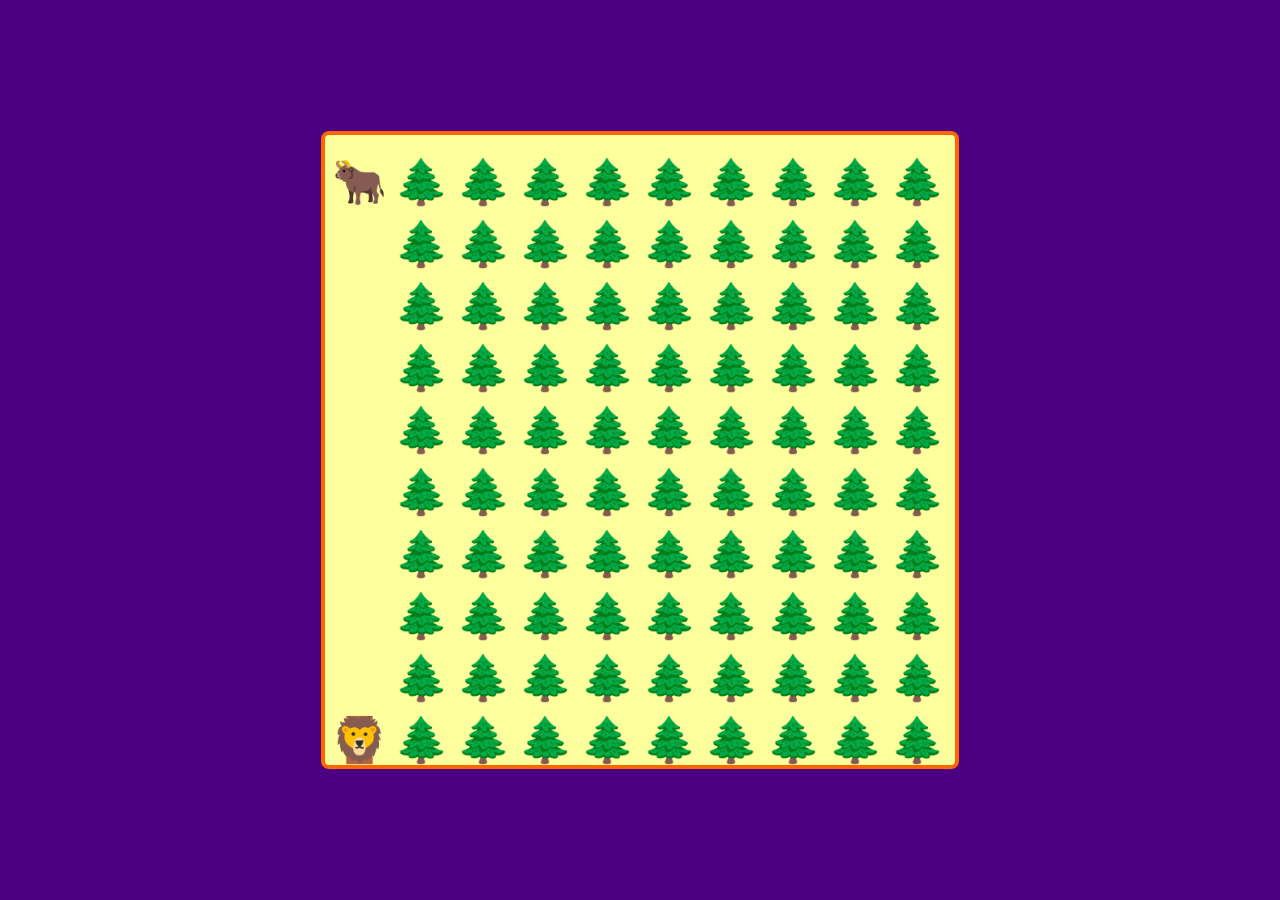
==== paso-1.html @ 253b52c4 "update" ====
<!DOCTYPE html>
<html lang="en">
<head>
    <meta charset="UTF-8">
    <meta http-equiv="X-UA-Compatible" content="IE=edge">
    <meta name="viewport" content="width=device-width, initial-scale=1.0">
    <link rel="stylesheet" href="css/style.css">
    <title>game on-line</title>
</head>
<body>
    
    <div class="game-container">
        <canvas id="game">

        </canvas>

        <!-- <div class="btn">
            <button id="Up">Up</button>
            <button id="Down">Down</button>
            <button id="Left">Left</button>
            <button id="Right">Right</button>
        </div> -->
    </div>
    <!-- <div class="information">
        <p>information</p>
    </div> -->
    <script src="js/map.js"></script>
    <script src="js/game.js"></script>
</body>
</html>
---- css/style.css ----
body {
    background: indigo;
    color: black;
    font-family: Verdana, Geneva, Tahoma, sans-serif;
    margin: 0;
    padding: 0;
}

.game-container {
    display: flex;
    align-items: center;
    justify-content: center;
    flex-wrap: wrap;
    height: 100vh;
    width: 100vw;
}

canvas {
    border: 4px solid #ff6600;
    border-radius: 8px;
    background-color: #feff9d;
}

.btn {
    display: flex;
    justify-content: center;
    flex-wrap: wrap;
    margin: 0 auto;
    width: 100%;
}

button {
    background-color: #fdef05;
    border-radius: 8px;
    border-color: #ff6600;
    font-family: inherit;
    margin: 0;
    padding: 5px 20px;
    width: 100px;
}

button:not(:last-child) {
    margin-right: 10px;
}

.information {
    display: flex;
    flex-wrap: wrap;
    margin: 0 auto;
    width: 80%;
    max-width: 460px;
}

p {
    display: block;
    margin: 0;
    width: 100%;
}






.game-menu {
    position: absolute;
    left: 0;
    top: 0;
    width: 100%;
    height: 100vh;
    text-align: center;
    color: white;
    background-color: black;
}

.game-menu > h1 {
    margin-top: 40px;
    font-size: 2.6rem;
}

.game-menu > p {
    position: absolute;
    width: 100%;
    bottom: 16px;
    left: 50%;
    text-align: center;
    transform: translateX(-50%);
}

.game-menu > p > a {
    cursor: pointer;
}

.menu-buttons {
    display: flex;
    flex-direction: column;
    justify-content: center;
    align-items: center;
    margin: 0 auto;
    margin-top: 120px;
    max-width: 250px;
}

.button {
    display: block;
    text-align: center;
    width: 100%;
    margin-top: 14px;
    padding: 8px 12px;
    font-family: 'Silkscreen', cursive;
    font-size: 1.4rem;
    border-radius: 12px;
    border: 3px solid white;
    color: white;
    cursor: pointer;
    
}

.button a {
    text-decoration: none;
    color: white;
}

.menu-buttons__button {
    background-color: gray;
    transition: all .5s;
}

.menu-buttons__button:hover {
    background-color: white;
    color: gray;
    transform: scale(1.1);
}


@media (max-width: 440px) {
    button {
        margin-top: 25px;
    }

    #up,
    #down {
        margin-left: 100%;
        margin-right: 100%;
    }
}
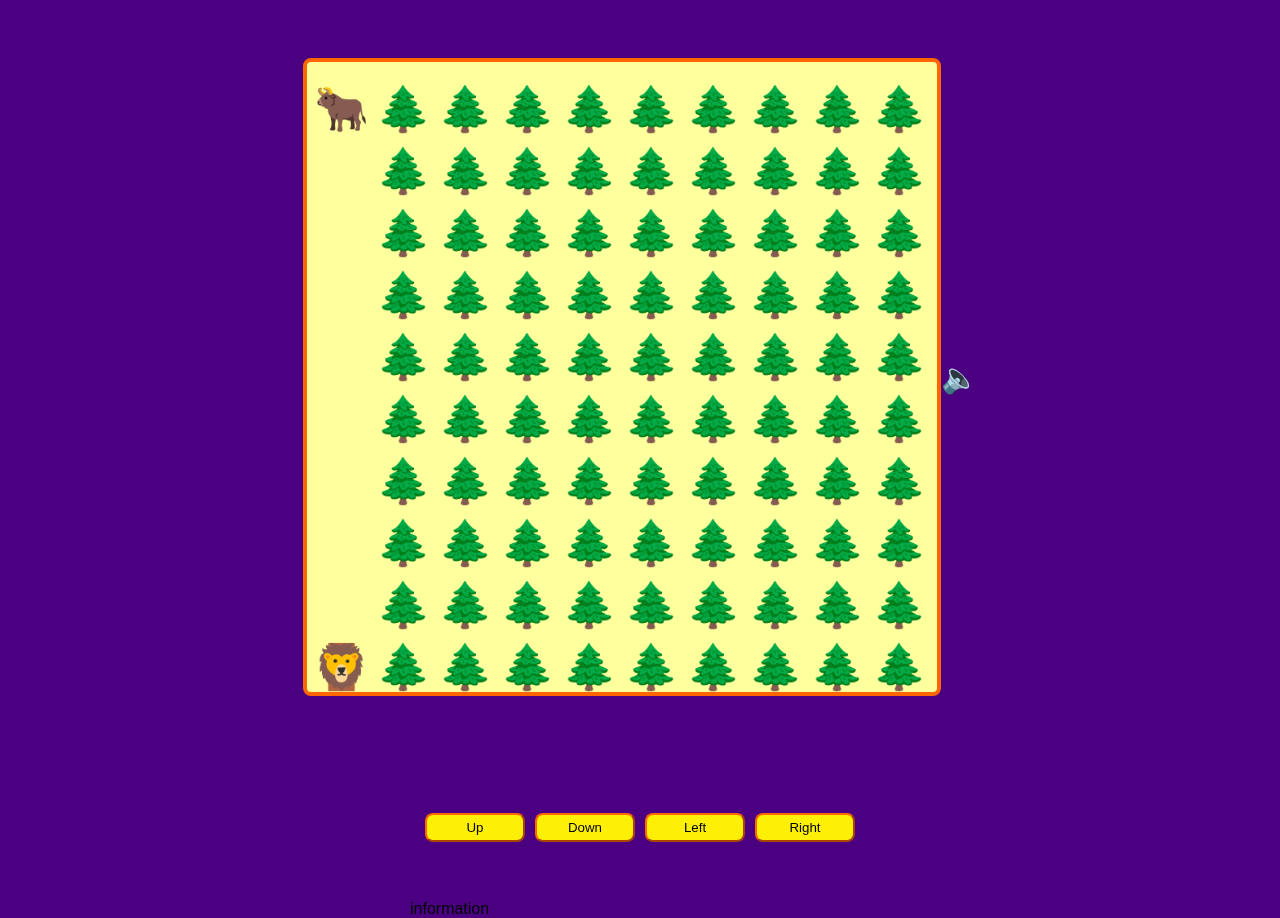
==== commit 6a068606: "update" ====
--- a/paso-1.html
+++ b/paso-1.html
@@ -13,18 +13,26 @@
         <canvas id="game">
 
         </canvas>
+        <div style="font-size: 30px;" id="soundButton"><span
+            id="audio-state">🔈</span></button> </div>
 
-        <!-- <div class="btn">
+        <audio loop id="gameMusic" src="Misterio.mp3"></audio>
+
+         <div class="btn">
             <button id="Up">Up</button>
             <button id="Down">Down</button>
             <button id="Left">Left</button>
             <button id="Right">Right</button>
-        </div> -->
+        </div> 
+
+        
+        
     </div>
-    <!-- <div class="information">
+     <div class="information">
         <p>information</p>
-    </div> -->
+    </div> 
     <script src="js/map.js"></script>
     <script src="js/game.js"></script>
+    <script src="js/music.js"></script>
 </body>
 </html>--- a/css/style.css
+++ b/css/style.css
@@ -109,7 +109,6 @@
     width: 100%;
     margin-top: 14px;
     padding: 8px 12px;
-    font-family: 'Silkscreen', cursive;
     font-size: 1.4rem;
     border-radius: 12px;
     border: 3px solid white;
@@ -123,21 +122,27 @@
     color: white;
 }
 
+.button a:hover {
+   
+    color: black;
+}
+
 .menu-buttons__button {
     background-color: gray;
     transition: all .5s;
 }
 
+
 .menu-buttons__button:hover {
     background-color: white;
-    color: gray;
+    color: black;
     transform: scale(1.1);
 }
 
 
 @media (max-width: 440px) {
     button {
-        margin-top: 25px;
+        margin-top: 5px;
     }
 
     #up,
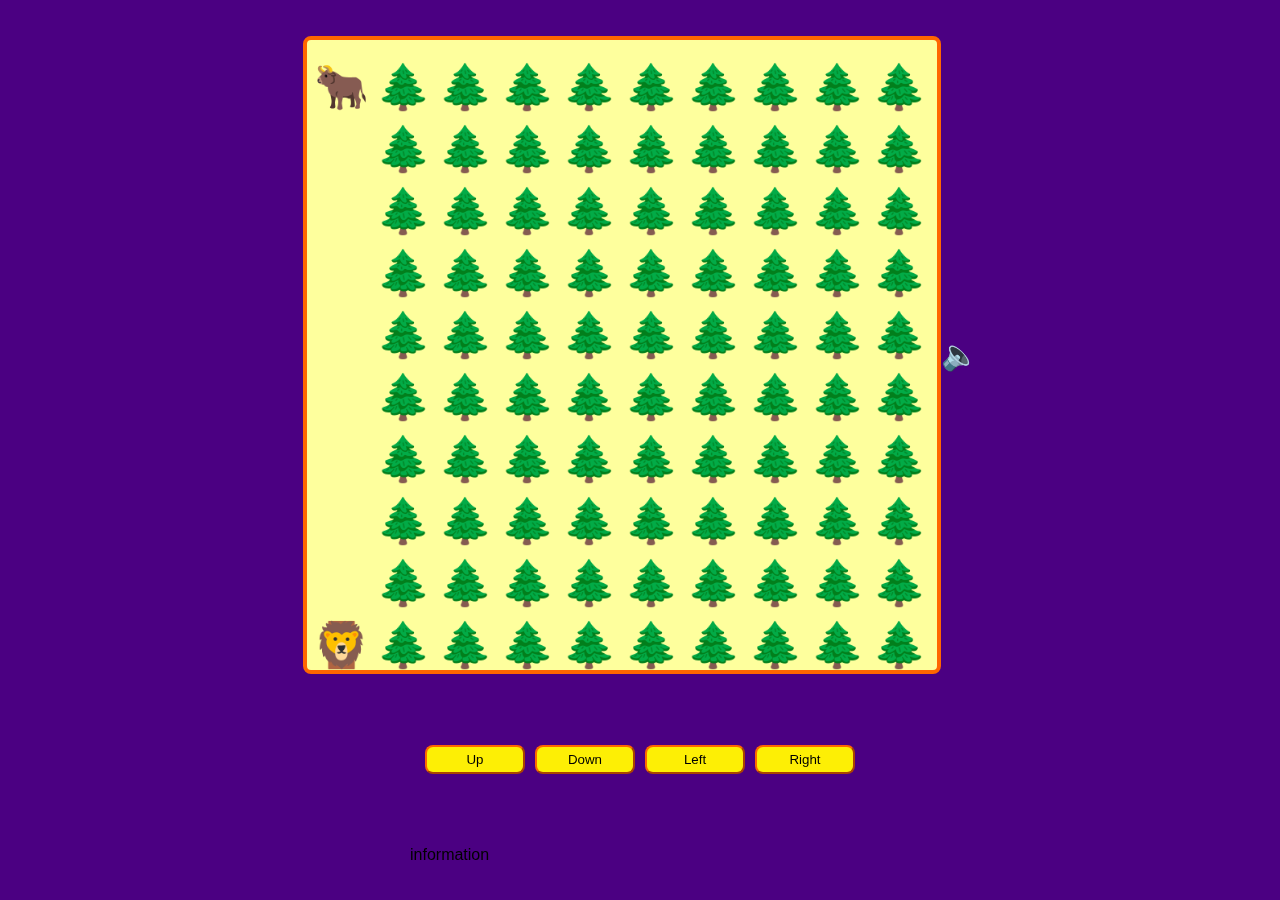
==== commit 36a3b2c5: "update" ====
--- a/paso-1.html
+++ b/paso-1.html
@@ -1,5 +1,6 @@
 <!DOCTYPE html>
 <html lang="en">
+
 <head>
     <meta charset="UTF-8">
     <meta http-equiv="X-UA-Compatible" content="IE=edge">
@@ -7,32 +8,32 @@
     <link rel="stylesheet" href="css/style.css">
     <title>game on-line</title>
 </head>
+
 <body>
-    
+
     <div class="game-container">
         <canvas id="game">
 
         </canvas>
-        <div style="font-size: 30px;" id="soundButton"><span
-            id="audio-state">🔈</span></button> </div>
+        <div style="font-size: 30px;" id="soundButton"><span id="audio-state">🔈</span></button> </div>
 
         <audio loop id="gameMusic" src="Misterio.mp3"></audio>
 
-         <div class="btn">
+        <div class="btn">
             <button id="Up">Up</button>
             <button id="Down">Down</button>
             <button id="Left">Left</button>
             <button id="Right">Right</button>
-        </div> 
+        </div>
 
-        
-        
+        <div class="information">
+            <p>information</p>
+        </div>
     </div>
-     <div class="information">
-        <p>information</p>
-    </div> 
+
     <script src="js/map.js"></script>
     <script src="js/game.js"></script>
     <script src="js/music.js"></script>
 </body>
+
 </html>--- a/css/style.css
+++ b/css/style.css
@@ -139,7 +139,6 @@
     transform: scale(1.1);
 }
 
-
 @media (max-width: 440px) {
     button {
         margin-top: 5px;
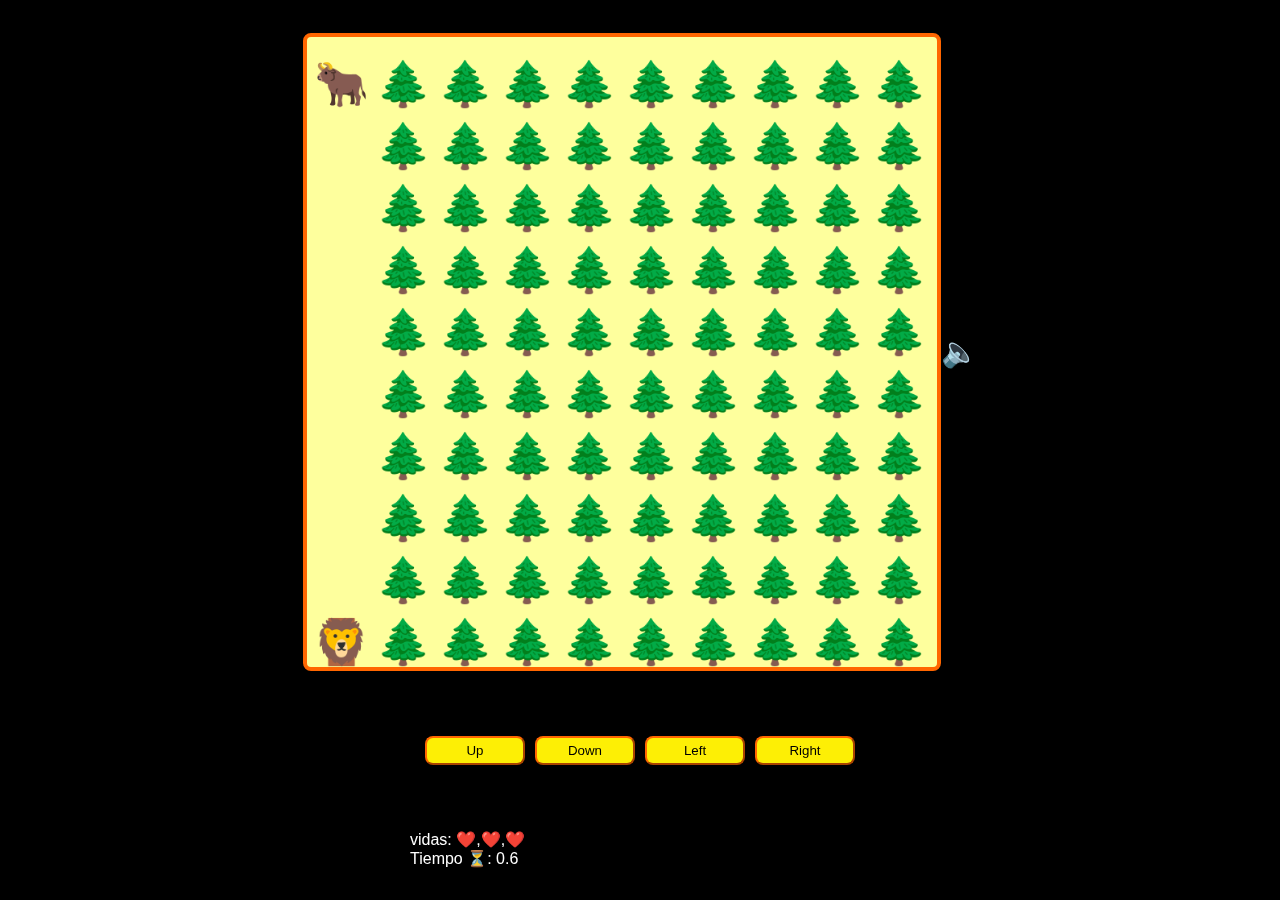
==== commit b6ee2498: "update" ====
--- a/paso-1.html
+++ b/paso-1.html
@@ -27,7 +27,8 @@
         </div>
 
         <div class="information">
-            <p>information</p>
+            <p>vidas: <span id="lives"></span></p>
+            <p>Tiempo ⏳: <span id="time"></span> </p>
         </div>
     </div>
 
--- a/css/style.css
+++ b/css/style.css
@@ -1,8 +1,8 @@
 
 
 body {
-    background: indigo;
-    color: black;
+    background: black;
+    color: white;
     font-family: Verdana, Geneva, Tahoma, sans-serif;
     margin: 0;
     padding: 0;
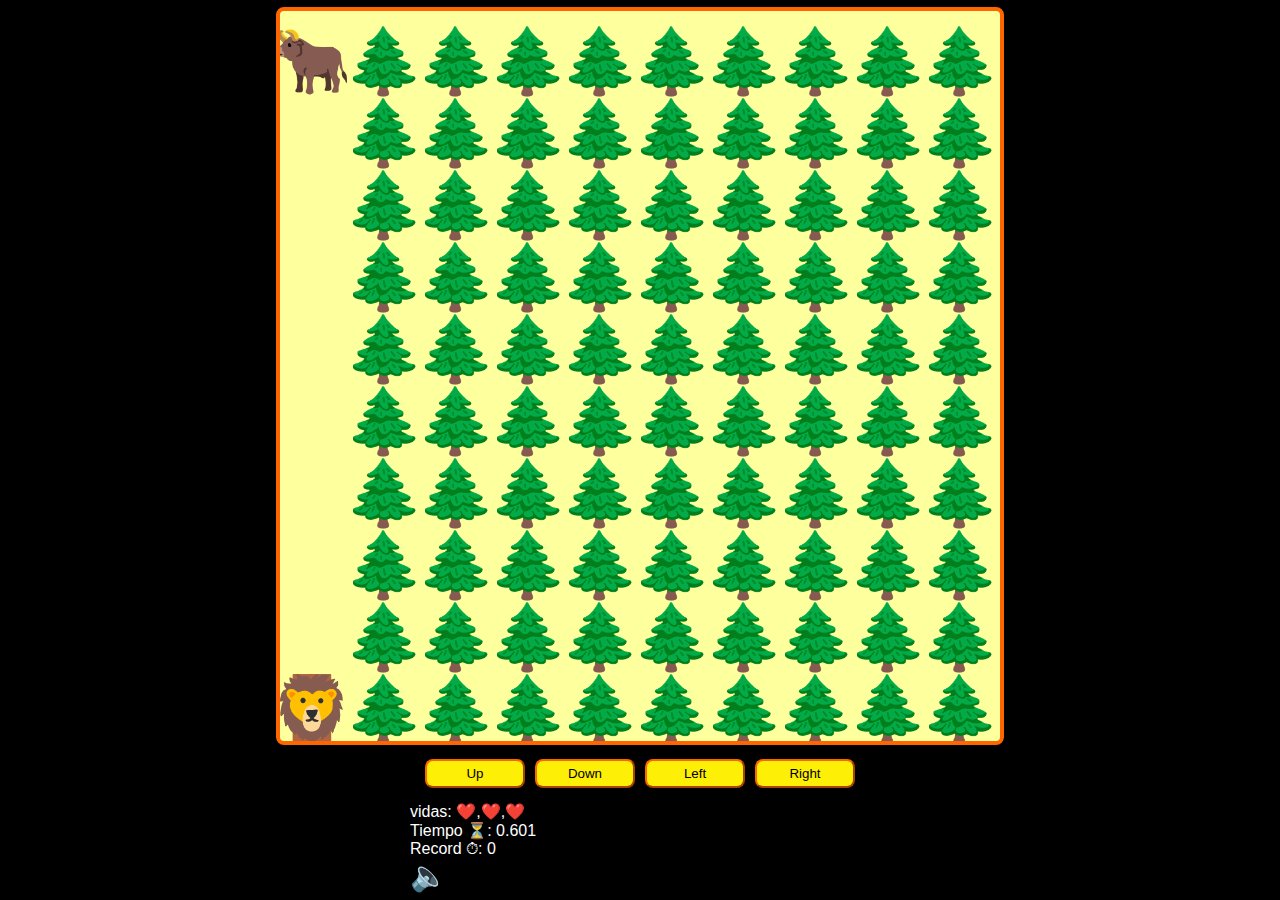
==== commit 57d4a6c5: "update" ====
--- a/paso-1.html
+++ b/paso-1.html
@@ -6,18 +6,14 @@
     <meta http-equiv="X-UA-Compatible" content="IE=edge">
     <meta name="viewport" content="width=device-width, initial-scale=1.0">
     <link rel="stylesheet" href="css/style.css">
+    
     <title>game on-line</title>
 </head>
 
 <body>
 
     <div class="game-container">
-        <canvas id="game">
-
-        </canvas>
-        <div style="font-size: 30px;" id="soundButton"><span id="audio-state">🔈</span></button> </div>
-
-        <audio loop id="gameMusic" src="Misterio.mp3"></audio>
+        <canvas id="game"></canvas>
 
         <div class="btn">
             <button id="Up">Up</button>
@@ -29,6 +25,10 @@
         <div class="information">
             <p>vidas: <span id="lives"></span></p>
             <p>Tiempo ⏳: <span id="time"></span> </p>
+            <p>Record ⏱: <span id="Record"></span> </p>
+            <p id="result"> </p>
+            <div style="font-size: 30px;" id="soundButton"><span id="audio-state">🔈</span></button> </div>
+            <audio  loop id="gameMusic" src="music/Misterio.mp3"></audio>
         </div>
     </div>
 
--- a/css/style.css
+++ b/css/style.css
@@ -76,7 +76,7 @@
 }
 
 .game-menu > h1 {
-    margin-top: 40px;
+    /* margin-top: 40px; */
     font-size: 2.6rem;
 }
 
@@ -99,7 +99,7 @@
     justify-content: center;
     align-items: center;
     margin: 0 auto;
-    margin-top: 120px;
+    /* margin-top: 120px; */
     max-width: 250px;
 }
 
@@ -107,7 +107,7 @@
     display: block;
     text-align: center;
     width: 100%;
-    margin-top: 14px;
+    /* margin-top: 14px; */
     padding: 8px 12px;
     font-size: 1.4rem;
     border-radius: 12px;
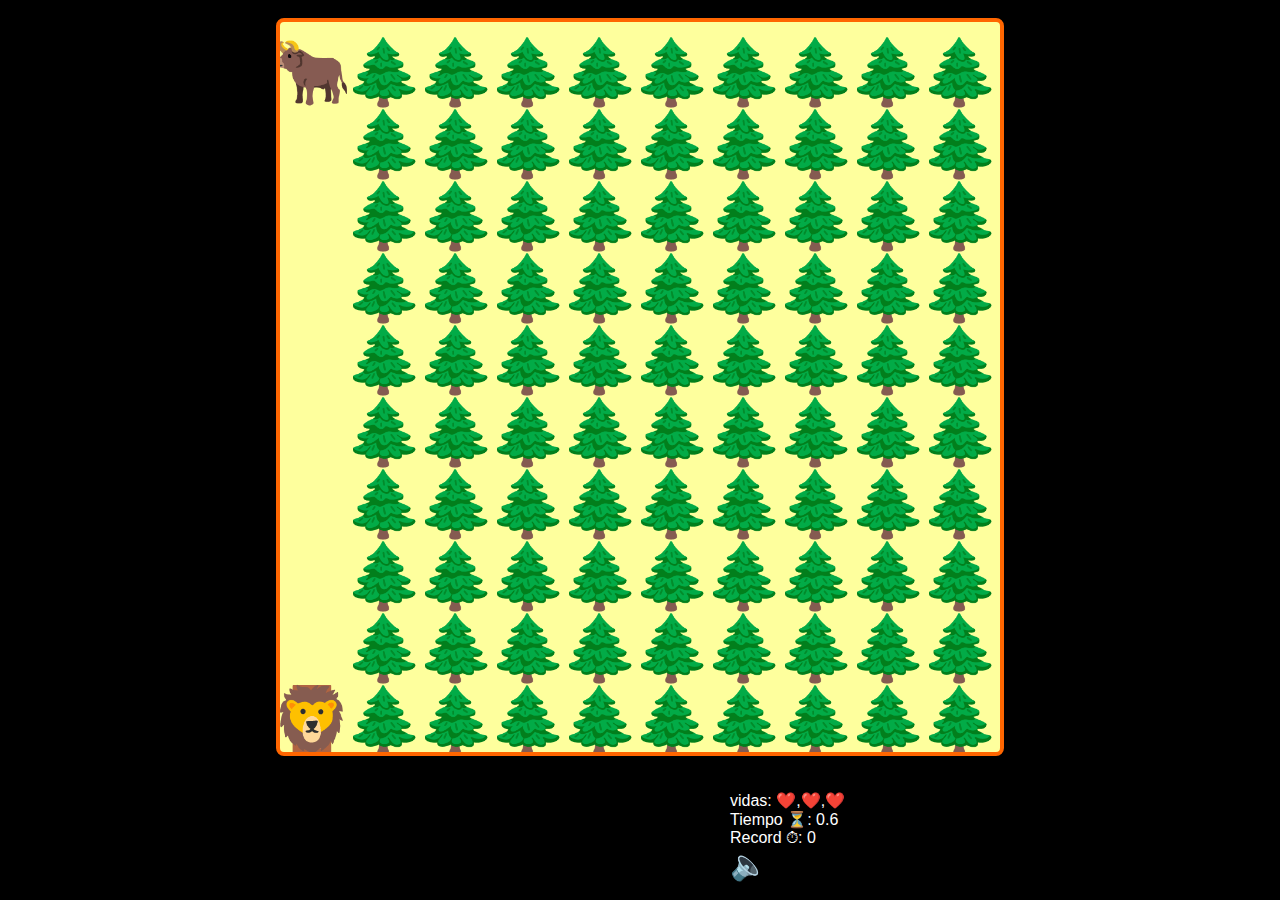
==== commit fc5bbce2: "update" ====
--- a/paso-1.html
+++ b/paso-1.html
@@ -6,7 +6,6 @@
     <meta http-equiv="X-UA-Compatible" content="IE=edge">
     <meta name="viewport" content="width=device-width, initial-scale=1.0">
     <link rel="stylesheet" href="css/style.css">
-    
     <title>game on-line</title>
 </head>
 
@@ -16,10 +15,10 @@
         <canvas id="game"></canvas>
 
         <div class="btn">
-            <button id="Up">Up</button>
-            <button id="Down">Down</button>
-            <button id="Left">Left</button>
-            <button id="Right">Right</button>
+            <h1 id="Up">⬆️</h1>
+            <h1 id="Down">⬇️</h1>
+            <h1 id="Left">⬅️</h1>
+            <h1 id="Right">➡️</h1>
         </div>
 
         <div class="information">
@@ -28,7 +27,7 @@
             <p>Record ⏱: <span id="Record"></span> </p>
             <p id="result"> </p>
             <div style="font-size: 30px;" id="soundButton"><span id="audio-state">🔈</span></button> </div>
-            <audio  loop id="gameMusic" src="music/Misterio.mp3"></audio>
+            <audio loop id="gameMusic" src="music/Misterio.mp3"></audio>
         </div>
     </div>
 
--- a/css/style.css
+++ b/css/style.css
@@ -1,5 +1,3 @@
-
-
 body {
     background: black;
     color: white;
@@ -24,12 +22,35 @@
 }
 
 .btn {
-    display: flex;
+    display: grid;
+    grid-template-columns: 1fr 1fr 1fr;
+    grid-template-rows: 1fr 1fr 1fr;
     justify-content: center;
-    flex-wrap: wrap;
-    margin: 0 auto;
-    width: 100%;
+    width: 50%;
 }
+
+#Up {
+    margin-top: 20px;
+    grid-column: 2 / 3;
+    grid-row: 1 / 2;
+}
+
+#Left {
+    grid-column: 1 / 2;
+    grid-row: 2 / 3;
+}
+
+#Right {
+    grid-column: 3 / 4;
+    grid-row: 2 / 3;
+}
+
+#Down {
+    margin-bottom: 20px;
+    grid-column: 2 / 3;
+    grid-row: 3 / 4;
+}
+
 
 button {
     background-color: #fdef05;
@@ -59,11 +80,6 @@
     width: 100%;
 }
 
-
-
-
-
-
 .game-menu {
     position: absolute;
     left: 0;
@@ -75,12 +91,12 @@
     background-color: black;
 }
 
-.game-menu > h1 {
+.game-menu>h1 {
     /* margin-top: 40px; */
     font-size: 2.6rem;
 }
 
-.game-menu > p {
+.game-menu>p {
     position: absolute;
     width: 100%;
     bottom: 16px;
@@ -89,57 +105,39 @@
     transform: translateX(-50%);
 }
 
-.game-menu > p > a {
+.game-menu>p>a {
     cursor: pointer;
 }
 
-.menu-buttons {
-    display: flex;
-    flex-direction: column;
-    justify-content: center;
-    align-items: center;
-    margin: 0 auto;
-    /* margin-top: 120px; */
-    max-width: 250px;
-}
-
-.button {
-    display: block;
-    text-align: center;
-    width: 100%;
-    /* margin-top: 14px; */
-    padding: 8px 12px;
-    font-size: 1.4rem;
-    border-radius: 12px;
-    border: 3px solid white;
-    color: white;
-    cursor: pointer;
-    
-}
-
-.button a {
-    text-decoration: none;
-    color: white;
-}
-
-.button a:hover {
-   
-    color: black;
-}
-
-.menu-buttons__button {
-    background-color: gray;
-    transition: all .5s;
-}
 
 
-.menu-buttons__button:hover {
-    background-color: white;
-    color: black;
-    transform: scale(1.1);
+
+@media (min-width: 1024px) {
+    button {
+        display: none;
+    }
+
+    #Up {
+        display: none;
+    }
+
+    #Down {
+        display: none;
+    }
+
+    #Right {
+        display: none;
+    }
+
+    #Left {
+        display: none;
+    }
+
+
 }
 
 @media (max-width: 440px) {
+
     button {
         margin-top: 5px;
     }
